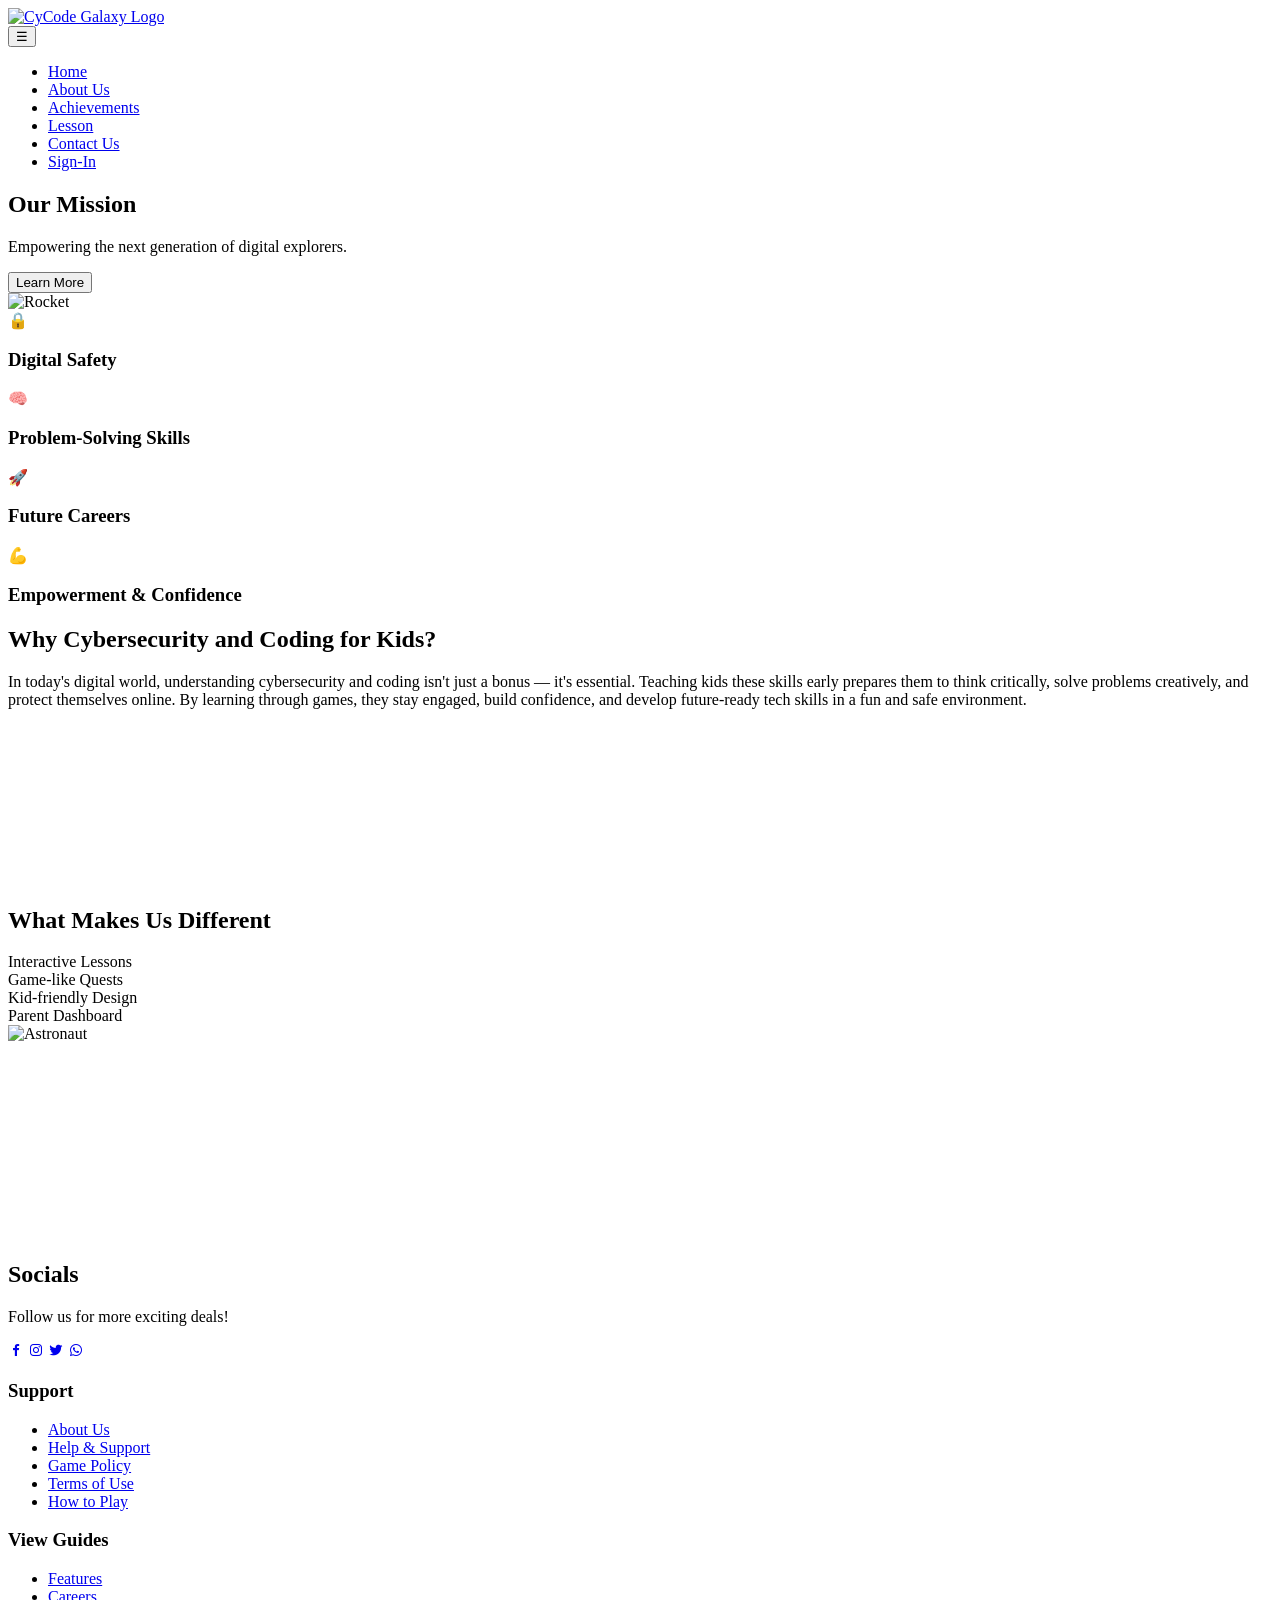
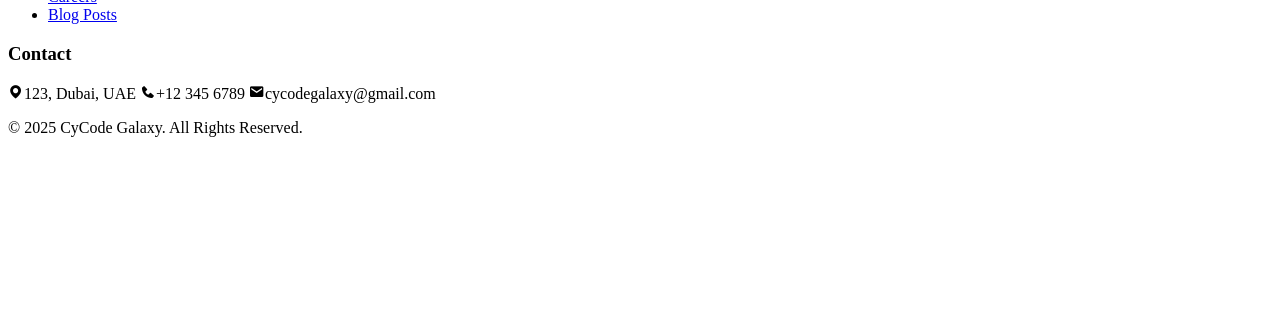
==== about.html @ 004fe338 "updated "lesson" in nav bar" ====
<!DOCTYPE html>
<html lang="en">
<head>
  <link rel="stylesheet" href="https://cdnjs.cloudflare.com/ajax/libs/font-awesome/6.4.0/css/all.min.css">
  <link href="https://fonts.googleapis.com/css2?family=Press+Start+2P&display=swap" rel="stylesheet">
  <meta charset="UTF-8">
  <meta name="viewport" content="width=device-width, initial-scale=1.0">
  <title>About Us</title>
  <link rel="stylesheet" href="style.css">
  <!-- Boxicons -->
<link href='https://unpkg.com/boxicons@2.1.4/css/boxicons.min.css' rel='stylesheet'>
</head>
<body>
  <header>
    <div class="navbar">
      <div class="logo">
        <a href="index.html">
          <img src="images/logo.png" alt="CyCode Galaxy Logo">
        </a>
      </div>
      <button class="menu-toggle" aria-label="Open Menu">&#9776;</button>
      <nav>
        <ul>
        <li><a href="index.html">Home</a></li>
        <li><a href="about.html">About Us</a></li>
        <li><a href="achievement.html">Achievements</a></li>
        <li><a href="projects.html">Lesson</a></li>
        <li><a href="contactus.html">Contact Us</a></li>
        <li><a href="log.html">Sign-In</a></li>
        </ul>
      </nav>
    </div>
  </header>

  <main>
    <!-- Mission Section -->
    <section class="mission">
        <div class="mission-content">
          <h1>Our Mission</h1>
          <p>Empowering the next generation of digital explorers.</p>
          <button class="learn-more-btn" onclick="location.href='#why'">Learn More</button>
        </div>
        <img src="images/rocket.png" alt="Rocket" class="mission-img">
      </section>

    <!-- Why Cybersecurity Section -->
    <section id="why" class="why-cybersecurity">
      <div class="cyber-grid">
        <div class="cyber-box">
          <span class="cyber-icon">🔒</span>
          <h3>Digital Safety</h3>
        </div>
        <div class="cyber-box">
          <span class="cyber-icon">🧠</span>
          <h3>Problem-Solving Skills</h3>
        </div>
        <div class="cyber-box">
          <span class="cyber-icon">🚀</span>
          <h3>Future Careers</h3>
        </div>
        <div class="cyber-box">
          <span class="cyber-icon">💪</span>
          <h3>Empowerment & Confidence</h3>
        </div>
      </div>
      <div class="why-cybersecurity-text">
        <h2>Why Cybersecurity and Coding for Kids?</h2>
        <p>In today's digital world, understanding cybersecurity and coding isn't just a bonus — it's essential. Teaching kids these skills early prepares them to think critically, solve problems creatively, and protect themselves online. By learning through games, they stay engaged, build confidence, and develop future-ready tech skills in a fun and safe environment.</p>
      </div>
    </section>

  <br>
  <br>
  <br>
  <br>
  <br>
  <br>
  <br>
  <br>
  <br>

    <!-- What Makes Us Different Section -->
    <section class="difference">
      <h2>What Makes Us Different</h2>
      <div class="difference-columns">
        <div class="difference-col" style="--i:0">
          <div class="arrow-col"></div>
          <span>Interactive Lessons</span>
        </div>
        <div class="difference-col" style="--i:1">
          <div class="arrow-col"></div>
          <span>Game-like Quests</span>
        </div>
        <div class="difference-col" style="--i:2">
          <div class="arrow-col"></div>
          <span>Kid-friendly Design</span>
        </div>
        <div class="difference-col" style="--i:3">
          <div class="arrow-col"></div>
          <span>Parent Dashboard</span>
        </div>
      </div>
      <img src="images/astronaut.png" alt="Astronaut" class="difference-img">
    </section>
  </main>
  
  <br>
  <br>
  <br>
  <br>
  <br>
  <br>
  <br>
  <br>
  <br>
  <br>
  <br>

 <!--footer-->
 <footer class="footer">
  <div class="footer-box">
    <h2>Socials</h2>
    <p>Follow us for more exciting deals!</p>
    <div class="social">
      <a href="https://facebook.com" target="_blank" aria-label="Facebook"><i class='bx bxl-facebook'></i></a>
      <a href="https://instagram.com" target="_blank" aria-label="Instagram"><i class='bx bxl-instagram'></i></a>
      <a href="https://twitter.com" target="_blank" aria-label="Twitter"><i class='bx bxl-twitter'></i></a>
      <a href="https://wa.me/1234567890" target="_blank" aria-label="WhatsApp"><i class='bx bxl-whatsapp'></i></a>
    </div>
  </div>

  <div class="footer-box">
    <h3>Support</h3>
    <ul>
      <li><a href="about.html">About Us</a></li>
      <li><a href="support.html">Help & Support</a></li>
      <li><a href="policy.html">Game Policy</a></li>
      <li><a href="terms.html">Terms of Use</a></li>
      <li><a href="how-to-play.html">How to Play</a></li>
    </ul>
  </div>

  <div class="footer-box">
    <h3>View Guides</h3>
    <ul>
      <li><a href="features.html">Features</a></li>
      <li><a href="careers.html">Careers</a></li>
      <li><a href="blog.html">Blog Posts</a></li>
    </ul>
  </div>

  <div class="footer-box">
    <h3>Contact</h3>
    <div class="contact">
      <span><i class='bx bxs-map'></i>123, Dubai, UAE</span>
      <span><i class='bx bxs-phone'></i>+12 345 6789</span>
      <span><i class='bx bxs-envelope'></i>cycodegalaxy@gmail.com</span>
    </div>
  </div>
</footer>

<div class="copyright">
  <p>&#169; 2025 CyCode Galaxy. All Rights Reserved.</p>
</div>
  <canvas id="stars-bg"></canvas>
  <script src="script.js"></script>
</body>
</html>
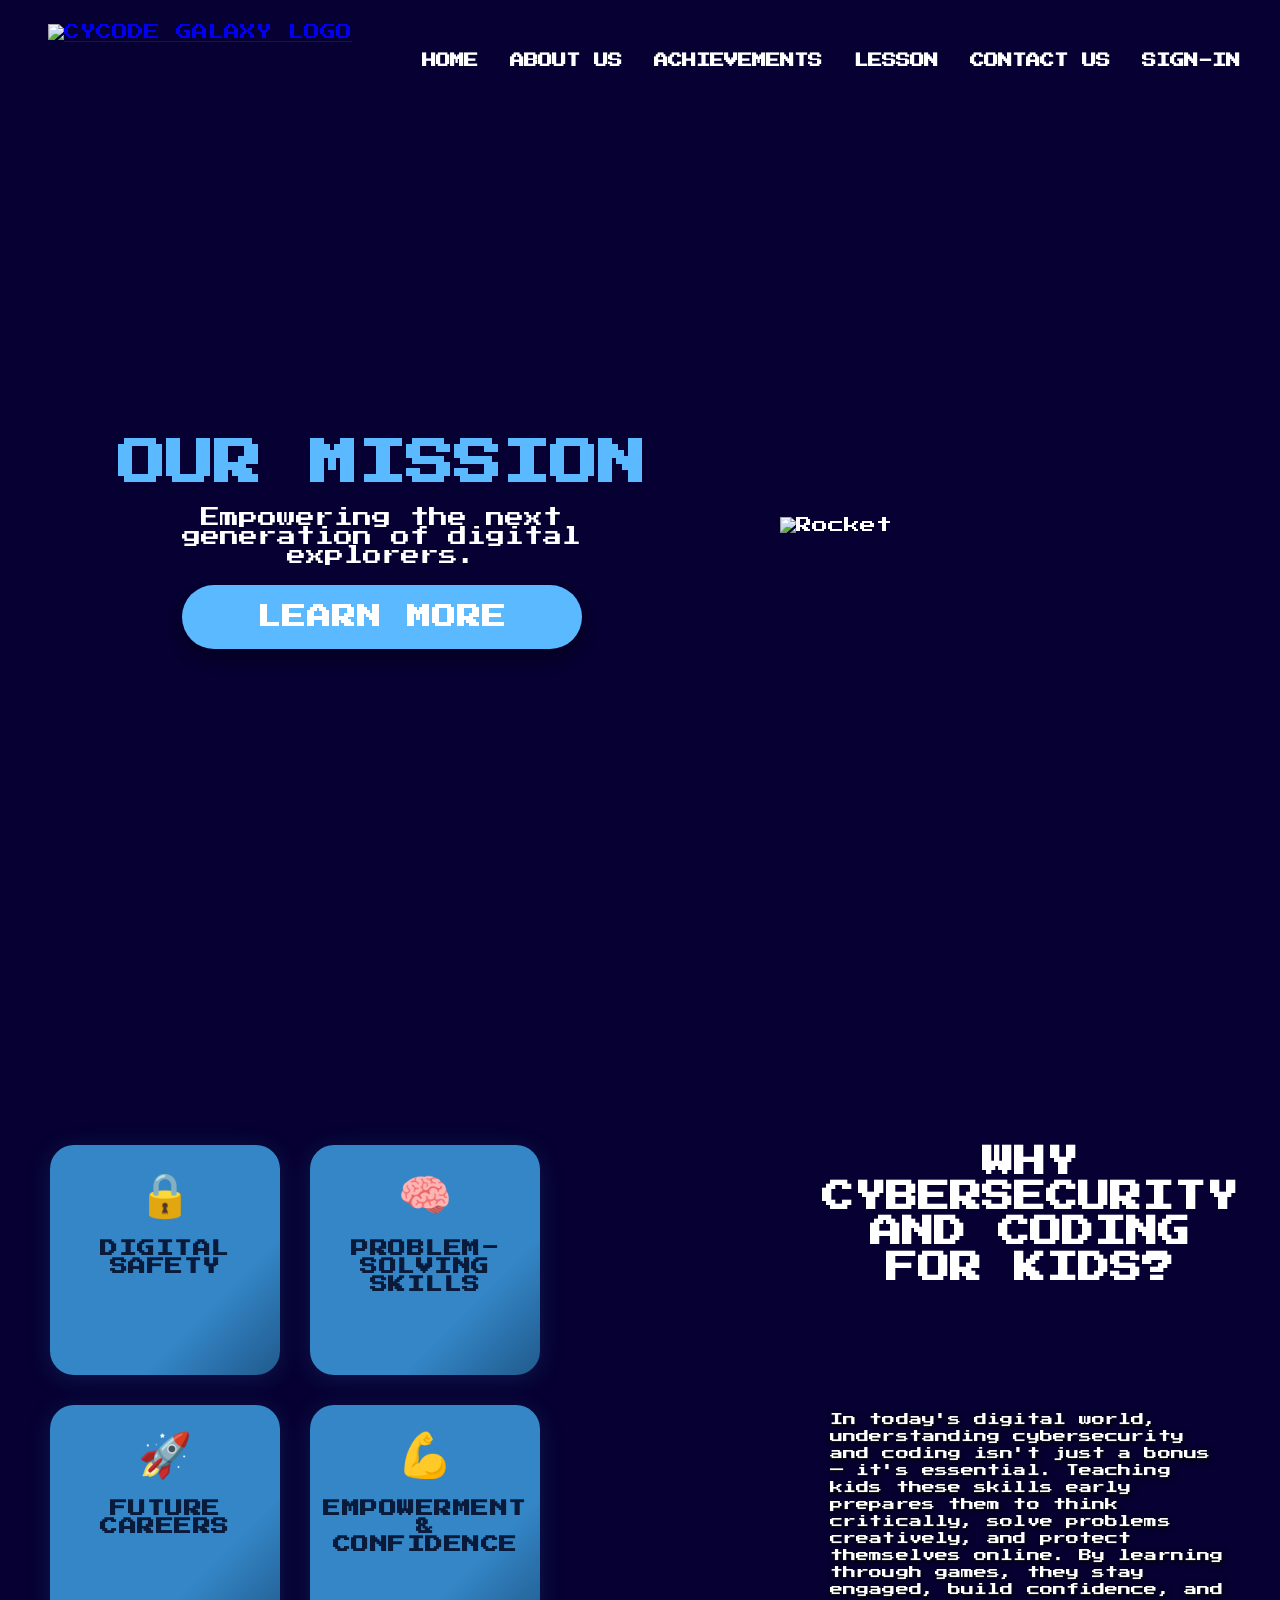
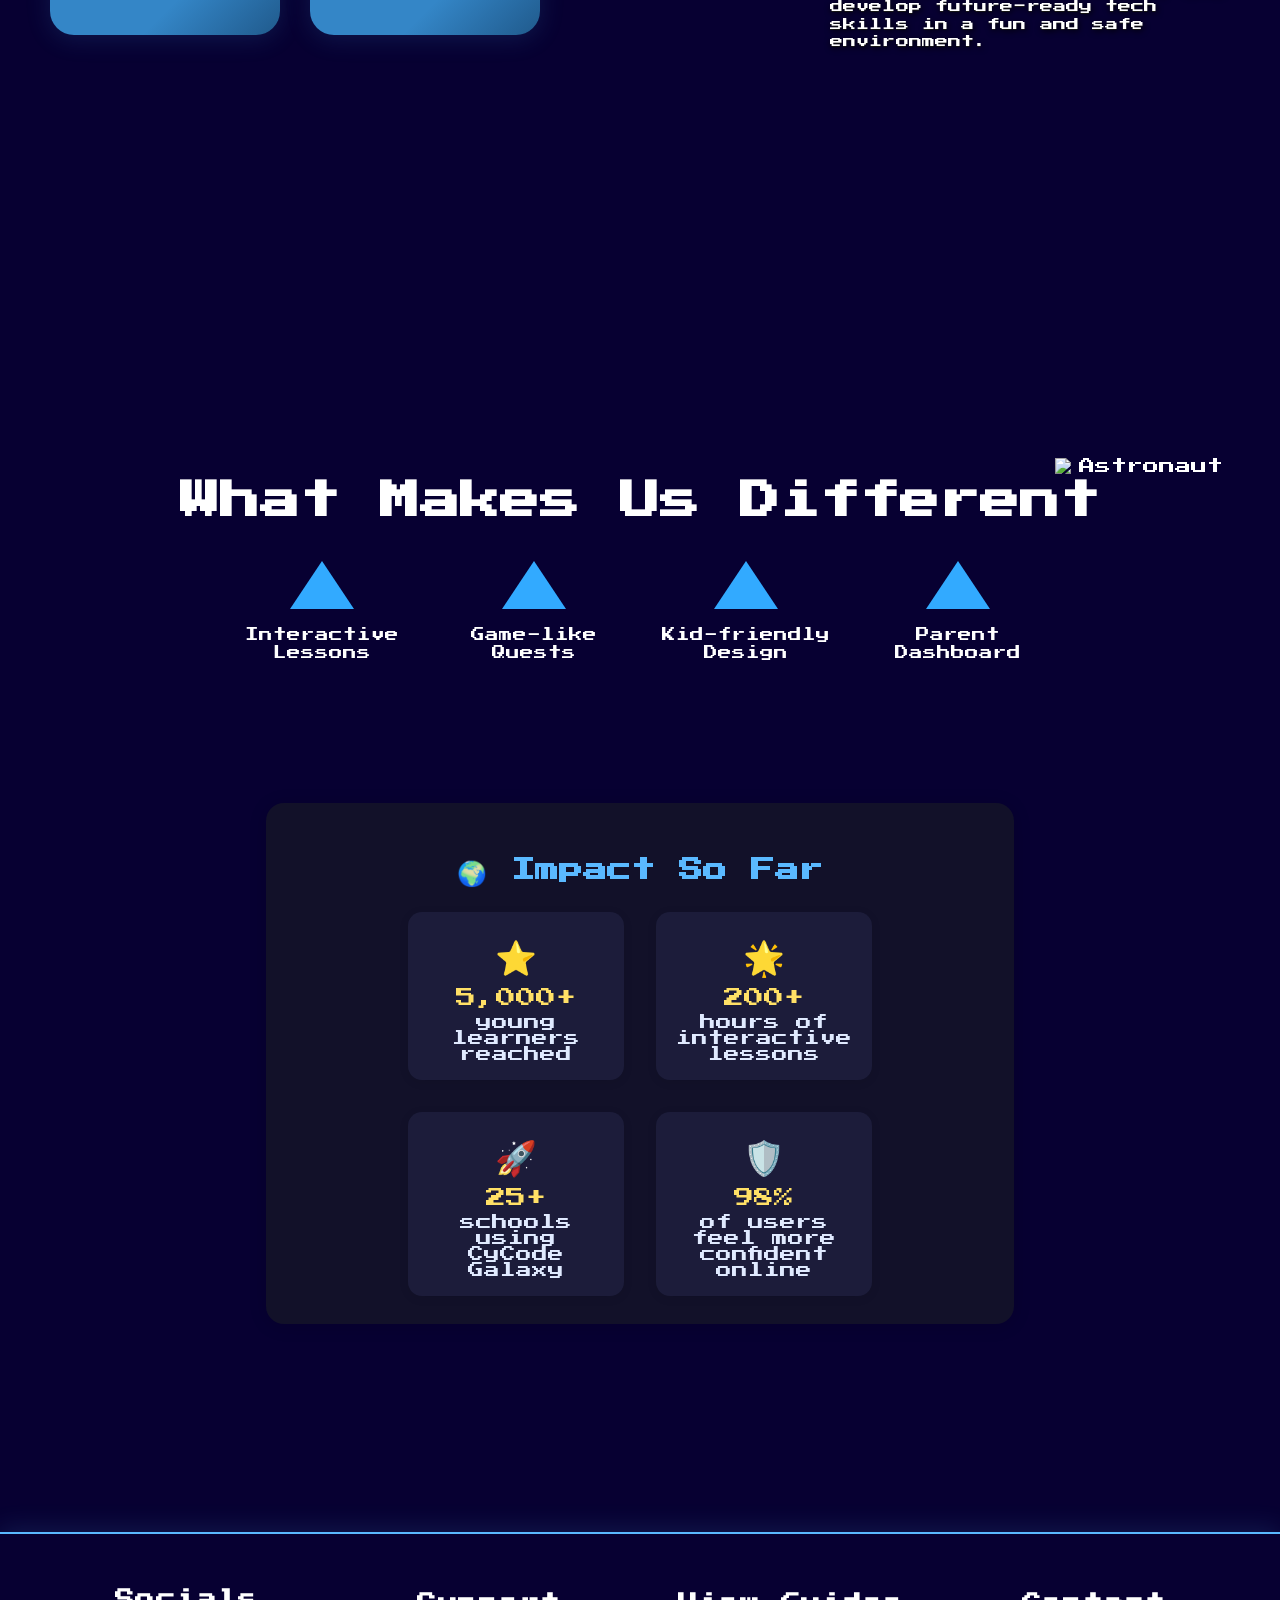
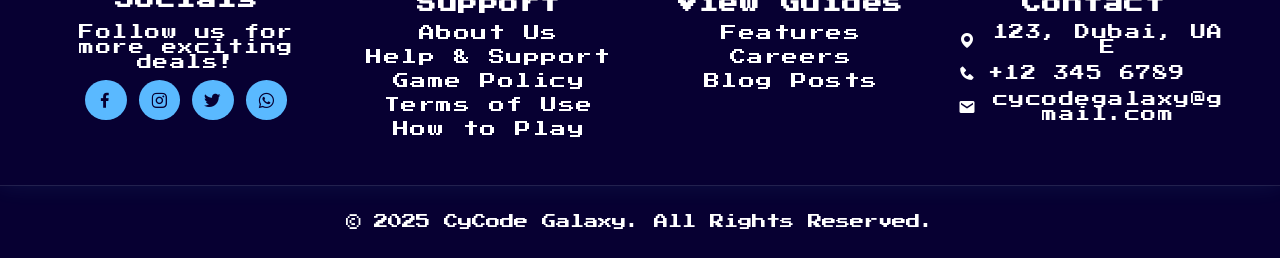
==== commit 3c083c3c: "Merge branch 'xtrnals:main' into main" ====
--- a/about.html
+++ b/about.html
@@ -102,6 +102,33 @@
       </div>
       <img src="images/astronaut.png" alt="Astronaut" class="difference-img">
     </section>
+
+    <!-- 🌍 Impact So Far Section -->
+    <section class="impact">
+      <h2>🌍 Impact So Far</h2>
+      <div class="impact-stats">
+        <div class="impact-stat">
+          <span class="impact-icon">⭐</span>
+          <span class="impact-number">5,000+</span>
+          <span class="impact-label">young learners reached</span>
+        </div>
+        <div class="impact-stat">
+          <span class="impact-icon">🌟</span>
+          <span class="impact-number">200+</span>
+          <span class="impact-label">hours of interactive lessons</span>
+        </div>
+        <div class="impact-stat">
+          <span class="impact-icon">🚀</span>
+          <span class="impact-number">25+</span>
+          <span class="impact-label">schools using CyCode Galaxy</span>
+        </div>
+        <div class="impact-stat">
+          <span class="impact-icon">🛡️</span>
+          <span class="impact-number">98%</span>
+          <span class="impact-label">of users feel more confident online</span>
+        </div>
+      </div>
+    </section>
   </main>
   
   <br>
@@ -116,14 +143,14 @@
   <br>
   <br>
 
- <!--footer-->
+<!--footer-->
  <footer class="footer">
   <div class="footer-box">
     <h2>Socials</h2>
     <p>Follow us for more exciting deals!</p>
     <div class="social">
-      <a href="https://facebook.com" target="_blank" aria-label="Facebook"><i class='bx bxl-facebook'></i></a>
-      <a href="https://instagram.com" target="_blank" aria-label="Instagram"><i class='bx bxl-instagram'></i></a>
+      <a href="https://www.facebook.com/share/18faBdCgSR/?mibextid=wwXIfr" target="_blank" aria-label="Facebook"><i class='bx bxl-facebook'></i></a>
+      <a href="https://instagram.com/cycodegalaxy" target="_blank" aria-label="Instagram"><i class='bx bxl-instagram'></i></a>
       <a href="https://twitter.com" target="_blank" aria-label="Twitter"><i class='bx bxl-twitter'></i></a>
       <a href="https://wa.me/1234567890" target="_blank" aria-label="WhatsApp"><i class='bx bxl-whatsapp'></i></a>
     </div>
--- a/style.css
+++ b/style.css
@@ -0,0 +1,1831 @@
+/* =========================
+   Base Styles & Utilities
+   ========================= */
+body {
+  margin: 0;
+  font-family: 'Press Start 2P', monospace;
+  background-color: #070032;
+  color: white;
+  background-size: cover;
+  background-repeat: no-repeat;
+}
+
+html {
+  scroll-behavior: smooth;
+}
+
+html, body {
+    overflow-x: hidden;
+}
+
+#stars-bg {
+  position: fixed;
+  top: 0;
+  left: 0;
+  width: 100vw;
+  height: 100vh;
+  z-index: -1;
+  pointer-events: none;
+}
+
+/* =========================
+   Navbar
+   ========================= */
+.navbar {
+  display: flex;
+  justify-content: space-between;
+  align-items: center;
+  padding: 20px 40px;
+  text-transform: uppercase;
+}
+
+.logo {
+  margin-right: 32px;
+}
+
+.logo img {
+  height: 72px;
+  width: auto;
+  display: block;
+  padding: 4px 8px;
+  transition: transform 0.2s;
+}
+
+.logo img:hover {
+  transform: scale(1.07) rotate(-2deg);
+}
+
+nav ul {
+  display: flex;
+  justify-content: flex-end;
+  align-items: center;
+  list-style: none;
+  margin: 0;
+  padding: 0;
+  gap: 20px;
+}
+
+nav ul li {
+  margin-left: 12px;
+}
+
+nav ul li a {
+  text-decoration: none;
+  color: white;
+  font-weight: bold;
+  font-size: 0.9rem;
+  transition: color 0.3s ease;
+  padding: 6px 0;
+}
+
+nav ul li a:hover {
+  color: #5ab9ff;
+}
+
+.menu-toggle {
+  display: none; /* Hide by default */
+}
+
+/* Show only on mobile */
+@media (max-width: 900px) {
+  .menu-toggle {
+    display: block;
+    position: absolute;
+    top: 32px;
+    right: 32px;
+    background: #1a1a40;
+    color: #fff;
+    border: none;
+    font-size: 2rem;
+    z-index: 1100;
+    cursor: pointer;
+    padding: 8px 14px;
+    border-radius: 8px;
+  }
+}
+
+/* =========================
+   Hero Section
+   ========================= */
+.hero {
+  display: flex;
+  justify-content: center;
+  align-items: center;
+  flex-direction: row;
+  height: 70vh;
+  text-align: left;
+  padding: 40px 50px 0 50px;
+  gap: 40px;
+}
+
+.hero-text {
+  margin-right: 100px;
+  max-width: 700px;
+  flex: none;
+  text-align: center;
+}
+
+.hero-text h1 {
+  font-size: 3rem;
+  color: #5ab9ff;
+  text-transform: uppercase;
+  line-height: 1.2;
+  margin: 0;
+}
+
+.hero-text h2 {
+  font-size: 2rem;
+  color: #5ab9ff;
+  text-transform: uppercase;
+  line-height: 1.2;
+  margin: 10px 0;
+}
+
+.hero-text button {
+  background-color: #5ab9ff;
+  color: white;
+  border: none;
+  padding: 20px 75px;
+  font-size: 1.5rem;
+  font-weight: bold;
+  font-family: 'Press Start 2P', monospace;
+  border-radius: 50px;
+  cursor: pointer;
+  text-transform: uppercase;
+  width: auto;
+  box-shadow: 0 10px 15px rgba(0, 0, 0, 0.3);
+  margin: 20px auto 0;
+  display: inline-block;
+}
+
+.hero-img {
+  position: static;
+  top: 0;
+  flex: none;
+  margin-left: 100px;
+  transition: margin-left 0.3s ease;
+}
+
+.hero-img img {
+  width: auto;
+  height: auto;
+  object-fit: contain;
+  max-width: 50vw;
+  max-height: 70vh;
+  min-width: unset;
+}
+
+/* =========================
+   Lessons Preview Section
+   ========================= */
+#lessons-preview {
+  text-align: center;
+  padding: 50px;
+  color: #fff;
+}
+
+.lesson-cards {
+  display: grid;
+  grid-template-columns: repeat(2, 1fr);
+  gap: 32px;
+  margin-top: 32px;
+  justify-content: center;
+  align-items: stretch;
+}
+
+.lesson-cards .perk-card {
+  position: relative;
+  background-size: cover;
+  background-position: center;
+  border-radius: 22px;
+  overflow: hidden;
+  min-height: 340px;
+  padding: 36px 28px 80px 28px;
+  color: #fff;
+  box-shadow: 0 4px 24px rgba(0,0,0,0.18);
+  display: flex;
+  flex-direction: column;
+  justify-content: flex-start;
+}
+
+.lesson-cards .perk-card::before {
+  content: "";
+  position: absolute;
+  inset: 0;
+  background: linear-gradient(180deg, rgba(20,20,40,0.82) 60%, rgba(20,20,40,0.96) 100%);
+  z-index: 0;
+}
+
+.lesson-cards .perk-card h3,
+.lesson-cards .perk-card p {
+  position: relative;
+  z-index: 1;
+}
+
+.lesson-cards .lesson-btn {
+  position: absolute;
+  left: 50%;
+  bottom: 28px;
+  transform: translateX(-50%);
+  background: #32aaff;
+  color: #fff;
+  font-family: 'Press Start 2P', monospace;
+  font-size: 1em;
+  padding: 14px 32px;
+  border: none;
+  border-radius: 32px;
+  text-decoration: none;
+  font-weight: bold;
+  letter-spacing: 1px;
+  box-shadow: 0 2px 10px rgba(0,0,0,0.12);
+  z-index: 2;
+  transition: background 0.2s, transform 0.2s;
+  cursor: pointer;
+}
+
+.lesson-cards .lesson-btn:hover {
+  background: #e6005c;
+  transform: translateX(-50%) scale(1.05);
+}
+
+.python-card {
+  background-image: url('images/python-bg.jpg');
+}
+.css-card {
+  background-image: url('images/css-bg.jpg');
+}
+.cyber-card {
+  background-image: url('images/cybersecurity-bg.jpg');
+}
+.hacking-card {
+  background-image: url('images/hacking-bg.png');
+}
+
+@media (max-width: 900px) {
+  .lesson-cards {
+    grid-template-columns: 1fr;
+    gap: 24px;
+  }
+  .lesson-cards .perk-card {
+    min-height: 260px;
+    padding: 28px 16px 72px 16px;
+  }
+  .lesson-cards .lesson-btn {
+    bottom: 18px;
+    padding: 12px 18px;
+    font-size: 0.95em;
+  }
+}
+
+/* =========================
+   Perks Section
+   ========================= */
+.perks {
+  text-align: center;
+  padding: 60px 20px;
+  color: white;
+  padding-top: 160px;
+}
+
+.perks h2 {
+  font-size: 2.5rem;
+  margin-bottom: 20px;
+  color: #5ab9ff;
+}
+
+.perks-grid {
+  display: grid;
+  grid-template-columns: repeat(2, 1fr);
+  gap: 30px;
+  margin-top: 20px;
+}
+
+.perk-card {
+  background-color: #1e1e2f;
+  color: white;
+  padding: 40px 28px;
+  border-radius: 15px;
+  box-shadow: 0 8px 15px rgba(0, 0, 0, 0.3);
+  transition: transform 0.3s ease, box-shadow 0.3s ease;
+  text-align: center;
+}
+
+.perk-card:hover {
+  transform: translateY(-10px);
+  box-shadow: 0 12px 20px rgba(0, 0, 0, 0.5);
+}
+
+.perk-card strong {
+  color: #5ab9ff;
+  font-size: 1.2rem;
+  display: block;
+  margin-bottom: 10px;
+}
+
+.perk-card p {
+  font-size: 0.8rem;
+  line-height: 1.4;
+  margin: 0;
+}
+
+.perk-subtext {
+  font-size: 0.75rem;
+  line-height: 1.4;
+  color: #d3d3d3;
+  margin: 0;
+}
+
+/* =========================
+   Testimonials Section
+   ========================= */
+.testimonials {
+  text-align: center;
+  padding: 50px 20px;
+}
+
+.testimonials img {
+  display: block;
+  margin: 0 auto 24px auto;
+  width: 220px;
+  height: 220px;
+  object-fit: cover;
+  border-radius: 50%;
+  border: 6px solid #3486c7;
+  box-shadow: 0 4px 24px 0 rgba(52,134,199,0.18);
+  background: #fff;
+}
+
+.testimonial-list {
+  display: flex;
+  flex-wrap: wrap;
+  gap: 32px;
+  justify-content: center;
+  align-items: stretch;
+  margin-top: 32px;
+}
+
+.testimonial-item {
+  background: rgba(26,26,64,0.85);
+  border-radius: 20px;
+  box-shadow: 0 4px 18px #5ab9ff22;
+  padding: 24px 18px 18px 18px;
+  max-width: 320px;
+  min-width: 220px;
+  flex: 1 1 220px;
+  display: flex;
+  flex-direction: column;
+  align-items: center;
+}
+
+.testimonial-item img {
+  width: 90px;
+  height: 90px;
+  object-fit: cover;
+  border-radius: 50%;
+  border: 4px solid #5ab9ff;
+  margin-bottom: 18px;
+  background: #fff;
+}
+
+.testimonial-item p {
+  color: #e0eaff;
+  font-size: 1rem;
+  line-height: 1.5;
+  font-style: italic;
+  margin: 0;
+  text-align: center;
+}
+
+.testimonial-item strong {
+  display: block;
+  margin-top: 10px;
+  color: #5ab9ff;
+  font-size: 0.95em;
+}
+
+/* =========================
+   CTA Section
+   ========================= */
+.cta {
+  background: linear-gradient(135deg, #1a1a40 60%, #5ab9ff 100%);
+  border-radius: 32px;
+  box-shadow: 0 8px 32px rgba(90,185,255,0.18);
+  margin: 64px auto 32px auto;
+  padding: 48px 24px 32px 24px;
+  max-width: 600px;
+  text-align: center;
+  position: relative;
+  overflow: hidden;
+}
+
+.cta h2 {
+  font-family: 'Press Start 2P', monospace;
+  font-size: 1.5rem;
+  color: #fff;
+  margin-bottom: 18px;
+  letter-spacing: 1.5px;
+  text-shadow: 0 2px 8px #1a1a40;
+}
+
+.cta p {
+  color: #e0eaff;
+  font-size: 1.1rem;
+  margin-bottom: 32px;
+  line-height: 1.6;
+}
+
+.play-now-btn {
+  background: #5ab9ff;
+  color: #fff;
+  font-family: 'Press Start 2P', monospace;
+  font-size: 1.1rem;
+  border: none;
+  border-radius: 18px;
+  padding: 18px 38px;
+  margin-bottom: 32px;
+  cursor: pointer;
+  transition: background 0.2s, transform 0.2s;
+  box-shadow: 0 4px 16px rgba(90,185,255,0.12);
+  display: inline-block;
+}
+
+.play-now-btn:hover {
+  background: #3a8fd8;
+  transform: scale(1.05);
+}
+
+.cta-characters {
+  margin-top: 18px;
+  display: flex;
+  justify-content: center;
+  align-items: flex-end;
+}
+
+.cta-characters img {
+  width: 180px;
+  max-width: 60vw;
+  animation: float 3s ease-in-out infinite;
+  filter: drop-shadow(0 4px 18px #5ab9ff77);
+}
+
+@keyframes float {
+  0%, 100% { transform: translateY(0);}
+  50% { transform: translateY(-18px);}
+}
+
+/* =========================
+   Demo Video Section
+   ========================= */
+.demo-video {
+  text-align: center;
+  padding: 50px 20px;
+}
+
+.video-placeholder {
+  background-color: #4d90fe;
+  height: 250px;
+  width: 80%;
+  margin: 0 auto;
+  border-radius: 15px;
+}
+
+/* =========================
+   Mission Section
+   ========================= */
+.mission {
+  display: flex;
+  align-items: center;
+  justify-content: space-around;
+  padding: 40px 50px;
+  height: calc(90vh - 80px);
+  background-size: cover;
+  background-repeat: no-repeat;
+}
+
+.mission-content {
+  max-width: 45%;
+  text-align: left;
+}
+
+.mission h1 {
+  font-size: 3rem;
+  color: #5ab9ff;
+  margin-bottom: 20px;
+  text-transform: uppercase;
+  text-align: center;
+}
+
+.mission p {
+  font-size: 1.2rem;
+  margin: 20px 0;
+  color: white;
+  text-align: center;
+}
+
+.mission button {
+  background-color: #5ab9ff;
+  color: white;
+  border: none;
+  padding: 20px 75px;
+  font-size: 1.5rem;
+  font-weight: bold;
+  font-family: 'Press Start 2P', monospace;
+  border-radius: 50px;
+  cursor: pointer;
+  text-transform: uppercase;
+  width: auto;
+  box-shadow: 0 10px 15px rgba(0, 0, 0, 0.3);
+  margin: 20px auto 0;
+  display: block;
+}
+
+.mission-img {
+  width: 30vw;
+  min-width: 120px;
+  height: auto;
+  flex-shrink: 1;
+  display: block;
+}
+
+/* =========================
+   Why Cybersecurity Section
+   ========================= */
+.why-cybersecurity {
+  display: flex;
+  align-items: center;
+  justify-content: center;
+  padding: 0;
+  gap: 400px;
+  width: 100%;
+  min-height: 90vh;
+  box-sizing: border-box;
+  flex-wrap: wrap;
+  margin-bottom: 64px;
+}
+
+.cyber-grid {
+  display: grid;
+  grid-template-columns: repeat(2, 1fr);
+  grid-template-rows: repeat(2, 1fr);
+  gap: 30px;
+  width: 380px;
+  height: 380px;
+  align-self: center;
+}
+
+.cyber-box {
+  background: linear-gradient(135deg, #3486c7 70%, #205a8c 100%);
+  border-radius: 24px;
+  box-shadow: 0 4px 24px 0 rgba(52,134,199,0.18);
+  display: flex;
+  flex-direction: column;
+  align-items: center;
+  justify-content: flex-start;
+  padding: 22px 14px 16px 14px;
+  box-sizing: border-box;
+  width: 230px;
+  height: 230px;
+  text-align: center;
+  color: #0a1a3a;
+  position: relative;
+  transition:
+    transform 0.22s cubic-bezier(.4,2,.6,1),
+    box-shadow 0.22s cubic-bezier(.4,2,.6,1),
+    background 0.22s cubic-bezier(.4,2,.6,1);
+  cursor: pointer;
+  overflow: hidden;
+}
+
+.cyber-box:hover, .cyber-box:focus-visible {
+  transform: translateY(-10px) scale(1.045) rotate(-1deg);
+  box-shadow: 0 12px 36px 0 rgba(90,185,255,0.28);
+  background: linear-gradient(135deg, #6fd0ff 80%, #4a9fff 100%);
+  z-index: 2;
+}
+
+.cyber-icon {
+  font-size: 2.7rem;
+  margin-bottom: 10px;
+  display: block;
+  transition: transform 0.22s cubic-bezier(.4,2,.6,1);
+}
+
+.cyber-box:hover .cyber-icon,
+.cyber-box:focus-visible .cyber-icon {
+  transform: scale(1.18) rotate(-8deg);
+}
+
+.cyber-box h3 {
+  font-size: 1.1rem;
+  margin: 8px 0 6px 0;
+  font-family: 'Press Start 2P', monospace;
+  color: #0a1a3a;
+  text-transform: uppercase;
+  letter-spacing: 0.5px;
+}
+
+.cyber-box p {
+  font-size: 0.85rem;
+  margin: 0;
+  color: #0a1a3a;
+  font-family: Arial, sans-serif;
+  line-height: 1.3;
+  margin-top: 8px;
+  opacity: 0.92;
+  transition: color 0.2s;
+}
+
+.cyber-box:hover p,
+.cyber-box:focus-visible p {
+  color: #174a6c;
+}
+
+.why-cybersecurity-text {
+  display: flex;
+  flex-direction: column;
+  justify-content: space-between;
+  height: 380px;
+  max-width: 400px;
+  text-align: center;
+  align-items: center;
+  margin-left: 0;
+}
+
+.why-cybersecurity h2 {
+  font-size: 2rem;
+  color: white;
+  text-transform: uppercase;
+  margin: 0;
+  line-height: 1.1;
+  text-align: center;
+}
+
+.why-cybersecurity p {
+  font-size: 0.82rem;
+  color: #fff;
+  line-height: 1.3;
+  margin: 0 0 10px 0;
+  font-weight: normal;
+  text-align: left;
+  width: 100%;
+  max-width: 400px;
+  letter-spacing: 0.1px;
+  text-shadow: 1px 2px 6px #000, 0 1px 0 #222;
+  padding-top: 125px;
+  align-self: flex-start;
+  box-sizing: border-box;
+}
+
+/* =========================
+   What Makes Us Different Section
+   ========================= */
+.difference {
+  text-align: center;
+  padding: 100px 20px;
+  position: relative;
+}
+
+.difference h2 {
+  font-size: 2.5rem;
+  margin-bottom: 30px;
+}
+
+.difference ul {
+  list-style: none;
+  padding: 0;
+  font-size: 1.2rem;
+  line-height: 2;
+  text-align: left;
+  display: inline-block;
+}
+
+.difference-img {
+  position: absolute;
+  top: 110px;
+  right: 50px;
+  width: 175px;
+}
+
+/* =========================
+   Projects Hero Section
+   ========================= */
+.projects-hero {
+  position: relative;
+  min-height: 100vh;
+  display: flex;
+  align-items: center;
+  justify-content: center;
+  overflow: hidden;
+  padding: 0 24px;
+  margin-top: -40px;
+}
+
+.astro-left,
+.astro-right {
+  position: absolute;
+  top: 50%;
+  transform: translateY(-50%);
+  width: 300px;
+  max-width: 35vw;
+  z-index: 1;
+  pointer-events: none;
+  user-select: none;
+}
+
+.astro-left {
+  left: 40px;
+  transform: translateY(-50%) scaleX(-1);
+}
+
+.astro-right {
+  right: 40px;
+  transform: translateY(-50%);
+}
+
+.projects-title {
+  display: flex;
+  flex-direction: column;
+  align-items: center;
+  justify-content: center;
+  z-index: 1;
+  position: relative;
+}
+
+.projects-title h1 {
+  font-family: 'Press Start 2P', monospace;
+  font-size: 2.5rem;
+  font-weight: 700;
+  text-align: center;
+  margin: 0 0 12px 0;
+  letter-spacing: 2px;
+}
+
+.arrow-down {
+  margin: 24px auto 0 auto;
+  position: static;
+}
+
+/* =========================
+   Projects List Section
+   ========================= */
+.projects-list {
+  min-height: 100vh;
+  display: flex;
+  flex-direction: column;
+  align-items: center;
+  justify-content: flex-start;
+  padding: 40px 0 0 0;
+}
+
+.project-row {
+  display: flex;
+  flex-wrap: wrap;
+  gap: 48px;
+  justify-content: center;
+}
+
+.project-card {
+  background: #12205a;
+  border-radius: 24px;
+  box-shadow: 0 4px 24px 0 rgba(52,134,199,0.12);
+  padding: 28px 18px 22px 18px;
+  margin: 0 12px 32px 12px;
+  width: 260px;
+  min-width: 0;
+  display: flex;
+  flex-direction: column;
+  align-items: center;
+  transition: transform 0.18s, box-shadow 0.18s;
+  cursor: pointer;
+  align-items: stretch;
+}
+
+.project-card:hover {
+  transform: translateY(-8px) scale(1.03);
+  box-shadow: 0 8px 32px 0 rgba(52,134,199,0.22);
+}
+
+.project-card h2 {
+  font-family: 'Press Start 2P', monospace;
+  font-size: 1.2rem;
+  margin-bottom: 10px;
+  color: #5ab9ff;
+  text-align: center;
+}
+
+.project-box {
+  width: 100%;
+  min-width: 0;
+  min-height: 90px;
+  background: #3486c7;
+  border-radius: 18px;
+  margin-bottom: 0;
+  padding: 16px 14px 10px 14px;
+  box-sizing: border-box;
+  display: flex;
+  flex-direction: column;
+  justify-content: flex-start;
+  height: auto;
+  word-break: break-word;
+}
+
+.featured-projects-title {
+  font-family: 'Press Start 2P', monospace;
+  font-size: 2rem;
+  color: #5ab9ff;
+  margin-bottom: 32px;
+  text-align: center;
+  letter-spacing: 2px;
+}
+
+.project-user {
+  display: block;
+  margin-top: 10px;
+  color: #e0eaff;
+  font-size: 0.92rem;
+  font-weight: bold;
+  opacity: 0.9;
+  text-align: right;
+  width: 100%;
+}
+
+/* =========================
+   Community Section
+   ========================= */
+.community-title {
+  font-family: 'Press Start 2P', monospace;
+  font-size: 2.1rem;
+  margin: 64px 0 24px 0;
+  letter-spacing: 2px;
+  text-align: center;
+  color: #5ab9ff;
+}
+
+.community-desc {
+  font-size: 1.1rem;
+  color: #ffffff;
+  max-width: 950px;
+  margin: 0 auto 36px auto;
+  text-align: center;
+  line-height: 1.6;
+}
+
+.join-btn {
+  background: #32aaff;
+  color: #fff;
+  font-family: 'Press Start 2P', monospace;
+  font-size: 2rem;
+  font-weight: 700;
+  border: none;
+  border-radius: 32px;
+  padding: 16px 48px;
+  margin-top: 0;
+  margin-bottom: 64px;
+  display: block;
+  margin-left: auto;
+  margin-right: auto;
+  cursor: pointer;
+  transition: background 0.2s, transform 0.2s;
+  letter-spacing: 1px;
+}
+
+.join-btn:hover {
+  background: #1e7fc2;
+  transform: scale(1.04);
+}
+
+/* =========================
+   Learn More Button
+   ========================= */
+.learn-more-btn {
+  background: #32aaff;
+  color: #fff;
+  font-family: 'Press Start 2P', monospace;
+  font-size: 1.5rem;
+  font-weight: 700;
+  border: none;
+  border-radius: 32px;
+  padding: 16px 48px;
+  margin-top: 32px;
+  cursor: pointer;
+  transition: background 0.2s, transform 0.2s;
+  letter-spacing: 1px;
+  text-transform: uppercase;
+  box-shadow: 0 10px 15px rgba(0, 0, 0, 0.3);
+  display: inline-block;
+}
+
+.learn-more-btn:hover {
+  background: #1e7fc2;
+  transform: scale(1.04);
+}
+
+/* =========================
+   Arrow Down
+   ========================= */
+.arrow-down {
+  display: flex;
+  justify-content: center;
+  align-items: center;
+  width: 48px;
+  height: 48px;
+  margin: 32px auto 0 auto;
+  cursor: pointer;
+  z-index: 10;
+  position: relative;
+  animation: bounce 1.5s infinite;
+}
+
+.arrow-down span {
+  display: block;
+  width: 0;
+  height: 0;
+  border-left: 22px solid transparent;
+  border-right: 22px solid transparent;
+  border-top: 28px solid #32aaff;
+}
+
+@keyframes bounce {
+  0%, 100% { transform: translateY(0);}
+  50% { transform: translateY(16px);}
+}
+
+/* =========================
+   Difference Section
+   ========================= */
+.difference-columns {
+  display: flex;
+  justify-content: center;
+  gap: 32px;
+  margin: 40px 0 0 0;
+  flex-wrap: wrap;
+}
+
+.difference-col {
+  display: flex;
+  flex-direction: column;
+  align-items: center;
+  min-width: 140px;
+  max-width: 180px;
+  position: relative;
+  animation: arrow-pop 0.7s cubic-bezier(.5,1.7,.5,1) both;
+  animation-delay: calc(var(--i, 0) * 0.12s);
+}
+
+.difference-col span {
+  font-family: 'Press Start 2P', monospace;
+  font-size: 0.85rem;
+  color: #fff;
+  margin-top: 18px;
+  text-align: center;
+  line-height: 1.3;
+  z-index: 2;
+}
+
+.arrow-col {
+  width: 0;
+  height: 0;
+  border-left: 32px solid transparent;
+  border-right: 32px solid transparent;
+  border-bottom: 48px solid #32aaff;
+  position: relative;
+  transition: border-bottom-color 0.3s;
+  animation: arrow-bounce 1.2s infinite alternate;
+}
+
+.difference-col:hover .arrow-col {
+  border-bottom-color: #1e7fc2;
+}
+
+@keyframes arrow-bounce {
+  0% { transform: translateY(0);}
+  100% { transform: translateY(10px);}
+}
+
+@keyframes arrow-pop {
+  0% { opacity: 0; transform: scale(0.7) translateY(40px);}
+  100% { opacity: 1; transform: scale(1) translateY(0);}
+}
+
+/* =========================
+   Footer
+   ========================= */
+footer {
+  background: linear-gradient(90deg, #0a0730 60%, #5ab9ff 100%);
+  color: #e0eaff;
+  padding: 36px 0 18px 0;
+  text-align: center;
+  font-family: 'Press Start 2P', monospace;
+  font-size: 1rem;
+  letter-spacing: 1.5px;
+  border-top: 2px solid #5ab9ff;
+  position: relative;
+  z-index: 2;
+  box-shadow: 0 -4px 24px #5ab9ff22;
+}
+
+footer .footer-links {
+  margin: 18px 0 10px 0;
+  display: flex;
+  justify-content: center;
+  gap: 32px;
+  flex-wrap: wrap;
+}
+
+footer .footer-links a {
+  color: #5ab9ff;
+  text-decoration: none;
+  font-size: 1rem;
+  transition: color 0.2s;
+}
+
+footer .footer-links a:hover {
+  color: #fff;
+  text-shadow: 0 0 8px #5ab9ff;
+}
+
+footer .footer-logo {
+  display: block;
+  margin: 0 auto 18px auto;
+  height: 48px;
+}
+
+footer .footer-social {
+  margin: 18px 0 0 0;
+  display: flex;
+  justify-content: center;
+  gap: 18px;
+}
+
+footer .footer-social a {
+  color: #5ab9ff;
+  font-size: 1.5rem;
+  transition: color 0.2s;
+}
+
+footer .footer-social a:hover {
+  color: #fff;
+}
+
+footer .footer-contact {
+  margin: 18px 0 10px 0;
+  color: #e0eaff;
+  font-size: 1rem;
+  letter-spacing: 1px;
+}
+footer .footer-contact a {
+  color: #5ab9ff;
+  text-decoration: none;
+  transition: color 0.2s;
+}
+footer .footer-contact a:hover {
+  color: #fff;
+  text-shadow: 0 0 8px #5ab9ff;
+}
+
+/* =========================
+   Responsive Styles
+   ========================= */
+
+/* --- General Responsive --- */
+@media (max-width: 1180px) and (min-width: 901px) {
+  .why-cybersecurity {
+    flex-direction: column;
+    align-items: center;
+    justify-content: flex-start;
+    gap: 32px;
+    padding: 32px 0 24px 0;
+    min-height: unset;
+  }
+  .cyber-grid {
+    width: 95vw;
+    max-width: 420px;
+    grid-template-columns: 1fr 1fr;
+    grid-template-rows: repeat(2, 1fr);
+    gap: 18px;
+    margin: 0 auto 12px auto;
+    height: auto;
+    justify-items: center;
+  }
+  .cyber-box {
+    width: 100%;
+    min-width: 120px;
+    max-width: 180px;
+    min-height: 120px;
+    height: auto;
+  }
+  .why-cybersecurity-text {
+    max-width: 95vw;
+    align-items: center;
+    text-align: center;
+    height: auto;
+    margin: 0 auto;
+  }
+  .cyber-box h3 {
+    font-size: 0.95rem;
+  }
+  .why-cybersecurity h2 {
+    font-size: 1.5rem;
+  }
+  .why-cybersecurity p {
+    font-size: 1rem;
+    text-align: center;
+    padding-top: 50px;
+    align-self: center;
+    max-width: 95vw;
+    margin: 0 auto;
+  }
+}
+
+@media (max-width: 900px) {
+  /* Navbar Sidebar */
+  .navbar {
+    flex-direction: row;
+    align-items: center;
+    position: relative;
+    padding: 16px 20px;
+  }
+  .menu-toggle {
+    display: block;
+  }
+  .navbar nav {
+    position: fixed;
+    left: 0;
+    top: 0;
+    height: 100vh;
+    width: 220px;
+    background: #0a0730;
+    box-shadow: 2px 0 16px rgba(0,0,0,0.2);
+    transform: translateX(-100%);
+    transition: transform 0.3s cubic-bezier(.4,2,.6,1);
+    z-index: 1001;
+    padding-top: 0;
+    display: flex;
+    flex-direction: column;
+    align-items: flex-start;
+  }
+  .navbar nav.open {
+    transform: translateX(0);
+  }
+  .navbar .logo {
+    width: 100%;
+    display: flex;
+    justify-content: flex-start;
+    align-items: center;
+    padding: 32px 0 24px 24px;
+    box-sizing: border-box;
+  }
+  .navbar nav ul {
+    flex-direction: column;
+    gap: 24px;
+    padding: 0 0 0 24px;
+    margin: 32px 0 0 0;
+    align-items: flex-start;
+    width: 100%;
+  }
+  .navbar nav ul li {
+    margin: 0;
+    width: 100%;
+  }
+  .navbar nav ul li a {
+    text-align: left;
+    width: 100%;
+    display: block;
+    padding: 0;
+  }
+  body.sidebar-open {
+    overflow: hidden;
+  }
+
+  /* Hero Section */
+  .hero {
+    flex-direction: column;
+    height: auto;
+    min-height: unset;
+    padding: 24px 8px 0 8px;
+    gap: 24px;
+  }
+  .hero-text {
+    max-width: 320px;
+    width: 70vw;
+    margin: 0 auto 10px auto;
+    text-align: center;
+    display: block;
+  }
+  .hero-img {
+    margin-left: 0 !important;
+    display: flex;
+    justify-content: center;
+    align-items: center;
+    width: 100%;
+  }
+  .hero-img img {
+    max-width: 320px;
+    width: 70vw;
+    height: auto;
+    margin: 0 auto;
+    display: block;
+  }
+  .hero-text h1 {
+    font-size: 2rem;
+  }
+  .hero-text h2 {
+    font-size: 1.2rem;
+  }
+  .hero-text button {
+    font-size: 1.1rem;
+    padding: 14px 30px;
+  }
+
+  /* Perks Section */
+  .perks-grid {
+    grid-template-columns: 1fr;
+    gap: 10px;
+  }
+
+  /* Testimonials Section */
+  .testimonials img {
+    width: 80%;
+    height: auto;
+  }
+
+  /* CTA Section */
+  .cta-characters img {
+    height: 100px;
+    width: 100px;
+  }
+  .cta button {
+    width: 100%;
+  }
+
+  /* Mission Section */
+  .mission-img {
+    width: 180px;
+    max-width: 60vw;
+    min-width: 100px;
+    margin: 0 auto 16px auto;
+  }
+
+  /* Why Cybersecurity Section */
+  .why-cybersecurity {
+    flex-direction: column;
+    align-items: center;
+    gap: 32px;
+    padding: 24px 0;
+    min-height: unset;
+  }
+  .cyber-grid {
+    width: 95vw;
+    max-width: 400px;
+    grid-template-columns: 1fr 1fr;
+    gap: 14px;
+    margin-bottom: 12px;
+    height: auto;
+  }
+  .cyber-box {
+    width: 44vw;
+    min-width: 120px;
+    max-width: 180px;
+    min-height: 120px;
+    height: auto;
+    font-size: 0.95rem;
+    padding: 12px 6px 10px 6px;
+  }
+  .why-cybersecurity-text {
+    max-width: 95vw;
+    align-items: center;
+    text-align: center;
+    height: auto;
+  }
+  .why-cybersecurity h2 {
+    font-size: 1.3rem;
+  }
+  .cyber-box h3 {
+    font-size: 0.95rem;
+  }
+  .why-cybersecurity p {
+    font-size: 1rem;
+    text-align: center;
+    padding-top: 50px;
+    align-self: center;
+    max-width: 95vw;
+  }
+  .mission {
+    flex-direction: column;
+    align-items: center;
+    padding: 24px 0;
+    height: auto;
+  }
+  .mission-content {
+    max-width: 95vw;
+    text-align: center;
+    margin-bottom: 24px;
+  }
+  .mission-img {
+    max-width: 320px;
+    width: 80vw;
+    margin: 0 auto 24px auto;
+    display: block;
+  }
+
+  /* Projects Hero */
+  .projects-hero {
+    min-height: 40vh;
+    padding: 0 2vw;
+    display: flex;
+    flex-direction: row;
+    align-items: center;
+    justify-content: center;
+    gap: 0;
+  }
+  .astro-left, .astro-right {
+    width: 120px !important;
+    max-width: 18vw !important;
+  }
+  .projects-title h1 {
+    font-size: 1.1rem;
+    padding: 0 6vw;
+  }
+
+  /* Projects List */
+  .project-row {
+    flex-direction: column;
+    gap: 28px;
+    align-items: center;
+  }
+  .project-card {
+    width: 90vw;
+    max-width: 320px;
+    min-width: 0;
+    padding: 18px 8px 16px 8px;
+  }
+}
+
+/* --- Tablet & Small Desktop --- */
+@media (min-width: 901px) and (max-width: 1200px) {
+  .astro-left, .astro-right {
+    width: 200px;
+    max-width: 22vw;
+  }
+  .projects-title h1 {
+    font-size: 2rem;
+  }
+}
+
+/* --- Mobile --- */
+@media (max-width: 768px) {
+  /* Navbar */
+  .navbar {
+    flex-direction: column;
+    text-align: center;
+  }
+  .navbar nav a {
+    display: block;
+    margin: 10px 0;
+  }
+
+  /* Hero */
+  .hero {
+    flex-direction: column;
+    align-items: center;
+    justify-content: center;
+    text-align: center;
+    padding: 20px 8px 0 8px;
+    gap: 18px;
+    height: auto;
+    width: 100%;
+  }
+  .hero-text {
+    max-width: 100%;
+    width: 100%;
+    margin: 0 auto 10px auto;
+    text-align: center;
+    display: block;
+  }
+  .hero-img {
+    margin-left: 0 !important;
+    display: flex;
+    justify-content: center;
+    align-items: center;
+    width: 100%;
+  }
+  .hero-img img {
+    max-width: 320px;
+    width: 90vw;
+    height: auto;
+    margin: 0 auto;
+    display: block;
+  }
+  .hero h1, .hero h2 {
+    font-size: 1.2rem;
+  }
+  .hero button {
+    font-size: 0.9rem;
+    padding: 8px 15px;
+  }
+  .hero-text button {
+    font-size: 1.5rem;
+    padding: 20px 75px;
+  }
+
+  /* Perks */
+  .perks-grid {
+    gap: 5px;
+  }
+
+  /* Testimonials */
+  .testimonials img {
+    width: 80%;
+    height: auto;
+  }
+
+  /* CTA */
+  .cta-characters img {
+    height: 100px;
+    width: 100px;
+  }
+  .cta button {
+    width: 100%;
+  }
+
+  /* Mission */
+  .mission h1 {
+    font-size: 2rem;
+  }
+  .mission p {
+    font-size: 1rem;
+  }
+  .mission button {
+    font-size: 0.9rem;
+    padding: 10px 20px;
+  }
+  .mission-img {
+    max-width: 90%;
+  }
+
+  /* Why Cybersecurity */
+  .why-cybersecurity {
+    flex-direction: column;
+    align-items: center;
+    gap: 18px;
+    padding: 12px 0;
+    min-height: unset;
+  }
+  .cyber-grid {
+    grid-template-columns: 1fr;
+    grid-template-rows: repeat(4, 1fr);
+    width: 90vw;
+    max-width: 320px;
+  }
+  .cyber-box {
+    width: 80vw;
+    max-width: 320px;
+    min-height: 70px;
+    font-size: 0.9rem;
+  }
+  .why-cybersecurity h2 {
+    font-size: 1rem;
+  }
+  .why-cybersecurity p {
+    font-size: 0.9rem;
+    text-align: center;
+    padding-top: 0;
+    align-self: center;
+    max-width: 98vw;
+  }
+  .difference-img {
+    width: 90px;
+    max-width: 80vw;
+    margin-top: 20px;
+  }
+  .community-title {
+    font-size: 1.2rem;
+    margin: 32px 0 18px 0;
+  }
+  .join-btn {
+    font-size: 1.1rem;
+    padding: 10px 24px;
+    border-radius: 24px;
+  }
+}
+
+/* --- Small Mobile --- */
+@media (max-width: 600px) {
+  .projects-hero {
+    min-height: 30vh;
+    padding: 0 1vw;
+  }
+  .astro-left, .astro-right {
+    width: 80px !important;
+    max-width: 14vw !important;
+  }
+  .projects-title h1 {
+    font-size: 0.8rem;
+    padding: 0 10vw;
+  }
+  .projects-list {
+    padding: 16px 0 0 0;
+  }
+  .project-card {
+    width: 98vw;
+    max-width: 99vw;
+    min-width: 0;
+    padding: 10px 2vw 10px 2vw;
+    margin: 0 0 18px 0;
+  }
+  .project-box {
+    min-width: 0;
+    width: 100%;
+    box-sizing: border-box;
+    padding: 8px 4px 6px 4px;
+  }
+  .community-title {
+    font-size: 1.2rem;
+    margin: 32px 0 18px 0;
+  }
+  .join-btn {
+    font-size: 1.1rem;
+    padding: 10px 24px;
+    border-radius: 24px;
+  }
+  .cyber-grid {
+    grid-template-columns: 1fr;
+    grid-template-rows: repeat(4, 1fr);
+    width: 90vw;
+    max-width: 320px;
+  }
+  .cyber-box {
+    width: 80vw;
+    max-width: 320px;
+    min-height: 70px;
+    font-size: 0.9rem;
+  }
+  .why-cybersecurity h2 {
+    font-size: 1rem;
+  }
+  .why-cybersecurity p {
+    font-size: 0.9rem;
+    text-align: center;
+    padding-top: 0;
+    align-self: center;
+    max-width: 98vw;
+  }
+  .difference-img {
+    width: 90px;
+    max-width: 80vw;
+    margin-top: 20px;
+  }
+  .difference-columns {
+    flex-direction: column;
+    align-items: center;
+    gap: 12px;
+  }
+}
+
+/* --- Misc Fixes --- */
+@media (max-width: 1024px) {
+  .hero-img {
+    margin-left: 200px;
+  }
+}
+
+/*--- FOOTER ---*/
+.footer {
+  display: flex;
+  flex-wrap: wrap;
+  justify-content: space-between;
+  gap: 2rem;
+  padding: 40px 4%;
+  background: var(--second-color);
+  color: var(--text-color);
+}
+
+.footer-box {
+  flex: 1 1 240px;
+  min-width: 220px;
+}
+
+.footer-box h2,
+.footer-box h3 {
+  font-size: 1.2rem;
+  font-weight: 600;
+  margin-bottom: 12px;
+}
+
+.footer-box p {
+  font-size: 0.95rem;
+  margin-bottom: 10px;
+}
+
+.footer-box ul {
+  list-style: none;
+  padding: 0;
+  margin: 0;
+}
+
+.footer-box li {
+  margin-bottom: 8px;
+}
+
+.footer-box li a {
+  color: var(--text-color);
+  text-decoration: none;
+  transition: color 0.3s ease;
+}
+
+.footer-box li a:hover {
+  color: var(--main-color);
+}
+
+.social {
+  display: flex;
+  gap: 0.75rem;
+  justify-content: center;
+  align-items: center;
+  margin-top: 10px;
+}
+
+.social a {
+  display: flex;
+  align-items: center;
+  justify-content: center;
+  font-size: 20px;
+  padding: 10px;
+  background: var(--main-color, #5ab9ff);
+  color: var(--bg-color, #070032);
+  border-radius: 50%;
+  transition: background 0.3s, color 0.3s, transform 0.3s;
+  text-decoration: none;
+}
+
+.social a:hover {
+  background: var(--text-color, #e0eaff);
+  color: var(--second-color, #0a0730);
+  transform: scale(1.1);
+}
+
+.contact {
+  display: flex;
+  flex-direction: column;
+  gap: 0.6rem;
+  font-size: 0.95rem;
+}
+
+.contact span {
+  display: flex;
+  align-items: center;
+  word-break: break-all; /* Allow long emails to wrap */
+}
+
+.contact i {
+  font-size: 18px;
+  margin-right: 10px;
+}
+
+.copyright {
+  background: var(--second-color);
+  text-align: center;
+  padding: 15px 10px;
+  font-size: 0.9rem;
+  color: var(--text-color);
+  border-top: 1px solid rgba(255, 255, 255, 0.1);
+}
+
+@media (max-width: 900px) {
+  .footer {
+    flex-wrap: wrap;
+    flex-direction: row;
+    justify-content: center;
+    align-items: flex-start;
+    padding: 18px 1vw 8px 1vw;
+    gap: 1.2rem;
+    text-align: left;
+  }
+  .footer-box {
+    flex: 1 1 160px;
+    min-width: 140px;
+    max-width: 220px;
+    margin: 0 8px 12px 8px;
+    font-size: 0.95rem;
+    text-align: left;
+    padding: 0;
+    display: block;
+  }
+  .footer-box h2,
+  .footer-box h3 {
+    font-size: 1.05rem;
+    margin-bottom: 8px;
+    margin-top: 0;
+    text-align: left;
+  }
+  .social {
+    gap: 0.7rem;
+    margin-top: 10px;
+    margin-bottom: 8px;
+  }
+  .social a {
+    font-size: 1.1rem;
+    width: 32px;
+    height: 32px;
+    padding: 0;
+  }
+  .contact {
+    font-size: 0.9rem;
+    align-items: flex-start;
+    gap: 0.3rem;
+  }
+  .contact span {
+    margin-bottom: 2px;
+  }
+  .copyright {
+    font-size: 0.7rem;
+    padding: 6px 1px 4px 1px;
+    text-align: center;
+  }
+}
+
+@media (max-width: 700px) {
+  .footer {
+    justify-content: center;
+    text-align: center;
+  }
+  .footer-box {
+    text-align: center;
+    margin-left: auto;
+    margin-right: auto;
+    float: none;
+  }
+  .footer-box h2,
+  .footer-box h3 {
+    text-align: center;
+  }
+}
+
+/* =========================
+   About Page Sections
+   ========================= */
+.impact {
+  background: rgba(20, 20, 40, 0.85);
+  border-radius: 18px;
+  margin: 40px auto 32px auto;
+  padding: 36px 24px 28px 24px;
+  max-width: 700px;
+  box-shadow: 0 2px 18px rgba(0,0,0,0.14);
+  color: #e0eaff;
+  text-align: center;
+}
+
+.impact h2 {
+  font-family: 'Press Start 2P', monospace;
+  color: #5ab9ff;
+  font-size: 1.5rem;
+  margin-bottom: 12px;
+}
+
+
+.impact-stats {
+  display: flex;
+  flex-wrap: wrap;
+  justify-content: center;
+  gap: 32px;
+  margin-top: 24px;
+}
+
+.impact-stat {
+  background: rgba(30, 30, 60, 0.92);
+  border-radius: 14px;
+  padding: 24px 18px 18px 18px;
+  min-width: 140px;
+  max-width: 180px;
+  display: flex;
+  flex-direction: column;
+  align-items: center;
+  box-shadow: 0 2px 10px rgba(0,0,0,0.10);
+}
+
+.impact-icon {
+  font-size: 2.1rem;
+  margin-bottom: 10px;
+}
+
+.impact-number {
+  font-family: 'Press Start 2P', monospace;
+  color: #ffe066;
+  font-size: 1.25rem;
+  margin-bottom: 6px;
+}
+
+.impact-label {
+  font-size: 0.98rem;
+  color: #e0eaff;
+}
+
+@media (max-width: 700px) {
+  .impact-stats {
+    flex-direction: column;
+    gap: 18px;
+  }
+  .our-story, .our-vision, .impact {
+    padding: 24px 8px 18px 8px;
+  }
+}
